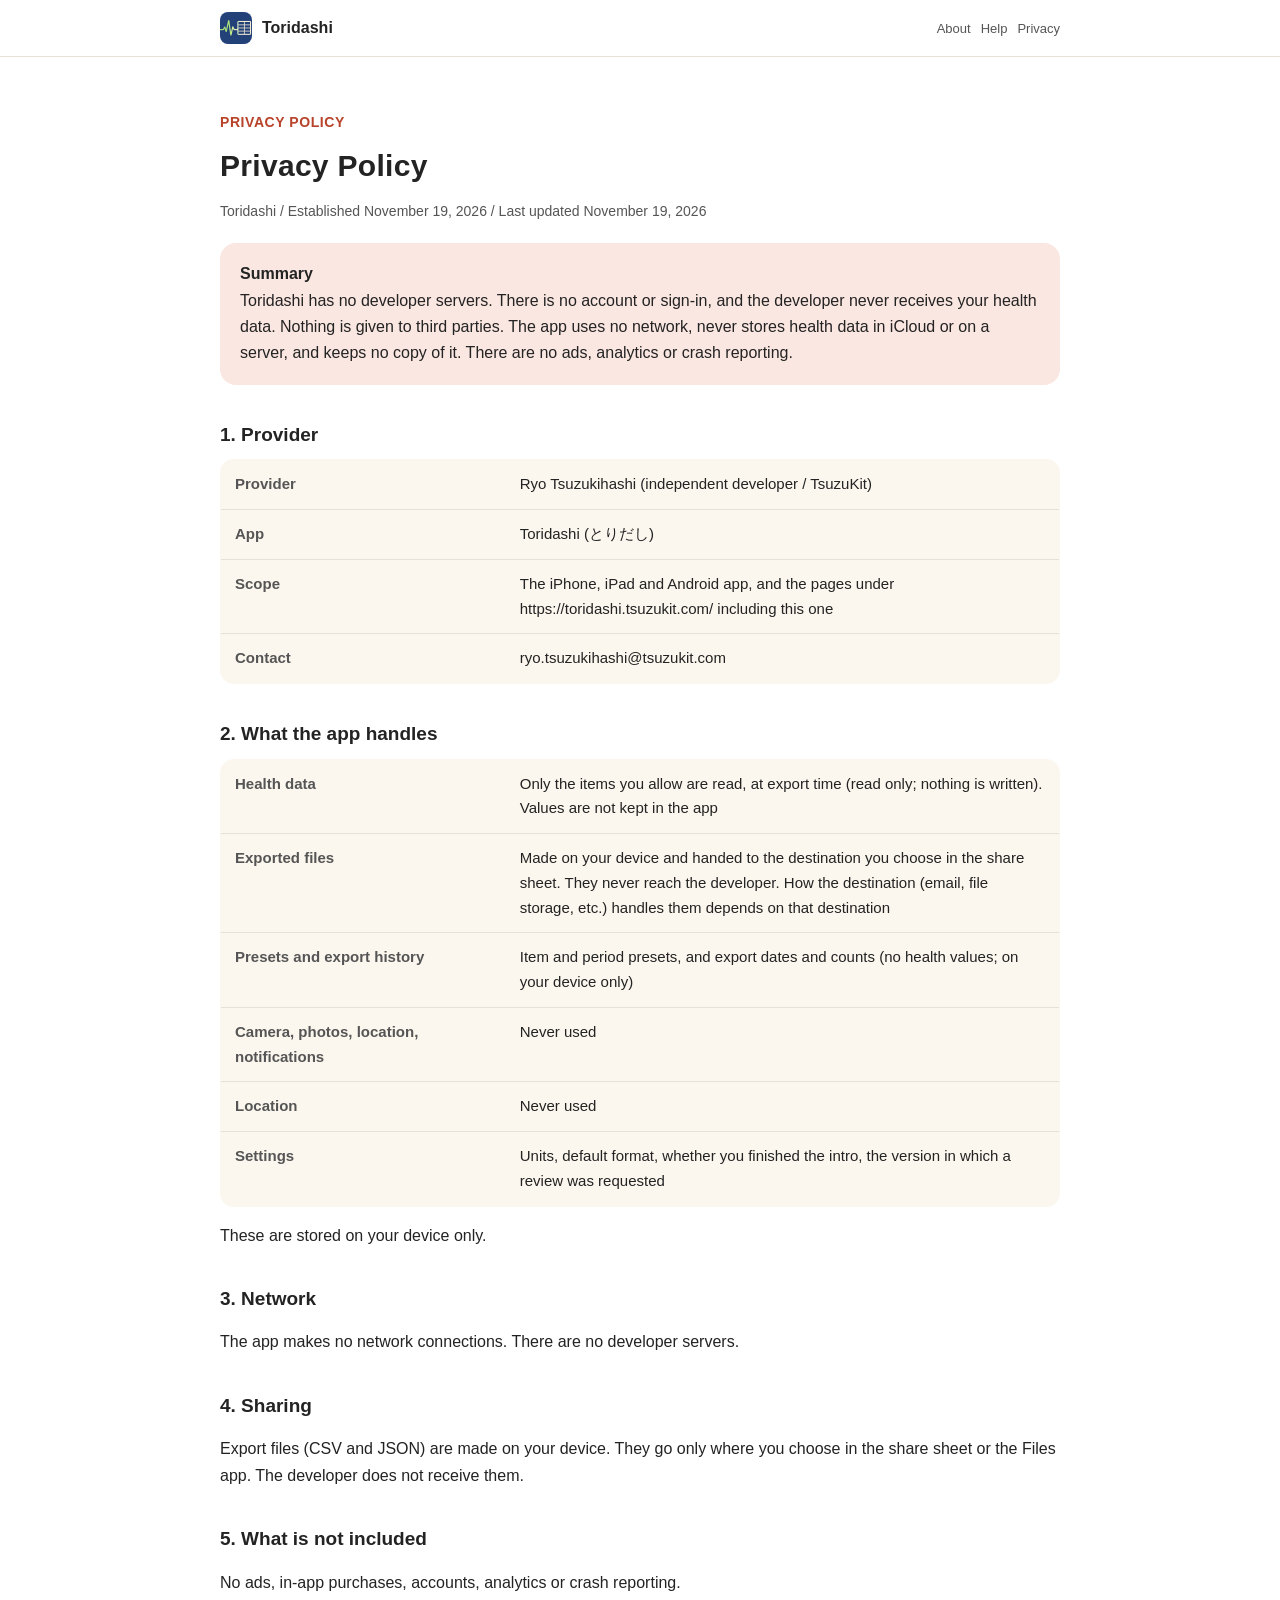
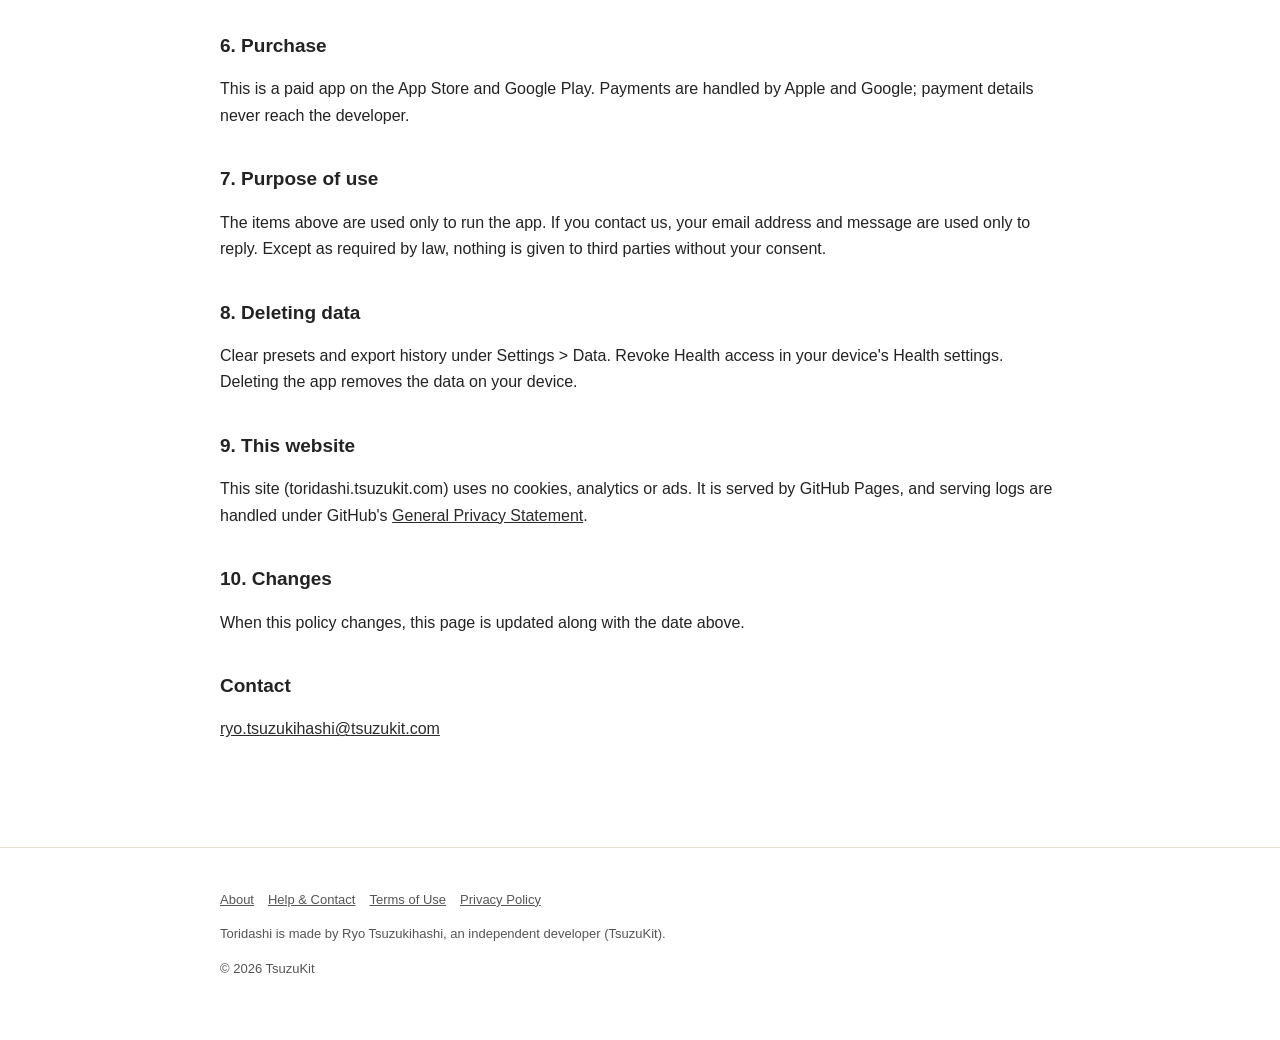
==== privacy.html @ 99c84b21 "Toridashi のサイトを出す" ====
<!DOCTYPE html>
<html lang="ja" data-title-ja="プライバシーポリシー - とりだし" data-title-en="Privacy Policy - Toridashi">
<head>
<meta charset="UTF-8">
<meta name="viewport" content="width=device-width, initial-scale=1">
<script>(function(){var l=navigator.languages&&navigator.languages.length?navigator.languages:[navigator.language||"ja"],p="en";for(var i=0;i<l.length;i++){var c=String(l[i]).toLowerCase();if(c.indexOf("ja")===0){p="ja";break}if(c.indexOf("en")===0){p="en";break}}var d=document.documentElement;d.lang=p;var t=d.getAttribute("data-title-"+p);if(t){document.title=t}})();</script>
<title>プライバシーポリシー - とりだし</title>
<meta name="description" content="とりだしのプライバシーポリシー。開発者は個人情報を集めません。健康のデータはどこにも送らず、写しも持ちません。 / Privacy Policy for Toridashi. The developer collects no personal information. Health data is never sent anywhere or copied.">
<meta property="og:title" content="プライバシーポリシー - とりだし">
<meta property="og:description" content="とりだしのプライバシーポリシー。開発者は個人情報を集めません。健康のデータはどこにも送らず、写しも持ちません。">
<meta property="og:type" content="website">
<meta property="og:url" content="https://toridashi.tsuzukit.com/privacy.html">
<meta property="og:image" content="https://toridashi.tsuzukit.com/assets/og.jpg">
<link rel="icon" href="assets/icon.png">
<link rel="apple-touch-icon" href="assets/icon.png">
<link rel="stylesheet" href="style.css">
</head>
<body>
<div data-l="ja" lang="ja">
<header class="site"><div class="wrap">
<a class="brand" href="./"><img src="assets/icon.png" alt="" width="32" height="32">とりだし</a>
<nav class="site"><a href="./">紹介</a><a href="support.html">使い方</a><a href="privacy.html">プライバシー</a></nav>
</div></header>
<main class="wrap">
<article class="doc">
<p class="eyebrow">PRIVACY POLICY</p>
<h1>プライバシーポリシー</h1>
<p class="meta">とりだし／制定日 2026年11月19日／改定日 2026年11月19日</p>
<div class="summary"><strong>このポリシーの要旨</strong><br>とりだしは、開発者のサーバーを持たないアプリです。アカウント登録やログインはなく、開発者があなたの健康のデータを受け取ることはありません。第三者に渡すこともありません。通信はしません。アプリは健康のデータを iCloud やサーバーに置かず、写しも持ちません。広告、分析ツール、クラッシュを報告する仕組みは入れていません。</div>
<h2>1. 提供者</h2>
<table>
<tr><th>提供者</th><td>續橋涼（個人開発者 / TsuzuKit）</td></tr>
<tr><th>アプリ名</th><td>とりだし（英語名 Toridashi）</td></tr>
<tr><th>対象</th><td>iPhone・iPad・Android 向けアプリと、このページを含む https://toridashi.tsuzukit.com/ 配下のページ</td></tr>
<tr><th>連絡先</th><td>ryo.tsuzukihashi@tsuzukit.com</td></tr>
</table>
<h2>2. アプリが扱うもの</h2>
<table>
<tr><th>ヘルスケアのデータ</th><td>あなたが許可した項目だけを、書き出すときに読みます（読むだけで、書きこみません）。数値をアプリにためることはしません</td></tr>
<tr><th>書き出したファイル</th><td>端末の中で作り、共有の画面であなたが選んだ送り先へ渡します。開発者には届きません。送り先（メール・ファイルの置き場など）での扱いは、その送り先の決まりによります</td></tr>
<tr><th>組み合わせと書き出しの記録</th><td>項目と期間の組み合わせ・書き出した日時と件数（健康の数値は含みません。端末の中だけ）</td></tr>
<tr><th>カメラ・写真・位置・通知</th><td>使いません</td></tr>
<tr><th>位置</th><td>使いません</td></tr>
<tr><th>アプリの設定</th><td>単位・既定の形・案内を終えたかどうか・レビューのお願いを出した版</td></tr>
</table>
<p>これらは端末の中だけに保存します。</p>
<h2>3. 通信</h2>
<p>通信はしません。開発者のサーバーはありません。</p>
<h2>4. 書き出し</h2>
<p>書き出すファイル（CSV・JSON）は端末の中で作ります。送り先は、あなたが共有の画面やファイル App で選んだ場所です。開発者には届きません。</p>
<h2>5. 入れていないもの</h2>
<p>広告・アプリ内課金・アカウント登録・分析ツール・クラッシュの報告は入れていません。</p>
<h2>6. 購入</h2>
<p>本アプリは App Store と Google Play の有料アプリです。お支払いは Apple・Google が処理し、支払いの情報は開発者には届きません。</p>
<h2>7. 情報を使う目的</h2>
<p>上のものは、アプリを動かすためだけに使います。お問い合わせをいただいたときは、メールアドレスと内容をお返事のためだけに使います。法令にもとづく場合を除き、本人の同意なく第三者に渡すことはありません。</p>
<h2>8. 消したいとき</h2>
<p>組み合わせと書き出しの記録は、設定の「データ」から消せます。ヘルスケアの読みとりの許可は、端末の設定の「ヘルスケア」から取り消せます。アプリを消すと、端末の中のデータは消えます。</p>
<h2>9. このウェブサイトについて</h2>
<p>このサイト（toridashi.tsuzukit.com）は、Cookie も、アクセスを計測する仕組みも、広告も使っていません。サイトは GitHub Pages で配信しており、配信の記録は GitHub の <a href="https://docs.github.com/ja/site-policy/privacy-policies/github-general-privacy-statement">プライバシーについての声明</a> に沿って扱われます。</p>
<h2>10. 改定</h2>
<p>このポリシーを変えるときは、このページを書きかえ、上の改定日を新しくします。</p>
<h2>お問い合わせ</h2>
<p><a href="mailto:ryo.tsuzukihashi@tsuzukit.com">ryo.tsuzukihashi@tsuzukit.com</a></p>
</article>
</main>
<footer class="site"><div class="wrap">
<p><a href="./">紹介</a><a href="support.html">使い方とお問い合わせ</a><a href="terms.html">利用規約</a><a href="privacy.html">プライバシーポリシー</a></p>
<p>とりだしは、個人開発者の續橋涼（TsuzuKit）が作っているアプリです。</p>
<p>© 2026 TsuzuKit</p>
</div></footer>
</div>
<div data-l="en" lang="en">
<header class="site"><div class="wrap">
<a class="brand" href="./"><img src="assets/icon.png" alt="" width="32" height="32">Toridashi</a>
<nav class="site"><a href="./">About</a><a href="support.html">Help</a><a href="privacy.html">Privacy</a></nav>
</div></header>
<main class="wrap">
<article class="doc">
<p class="eyebrow">PRIVACY POLICY</p>
<h1>Privacy Policy</h1>
<p class="meta">Toridashi / Established November 19, 2026 / Last updated November 19, 2026</p>
<div class="summary"><strong>Summary</strong><br>Toridashi has no developer servers. There is no account or sign-in, and the developer never receives your health data. Nothing is given to third parties. The app uses no network, never stores health data in iCloud or on a server, and keeps no copy of it. There are no ads, analytics or crash reporting.</div>
<h2>1. Provider</h2>
<table>
<tr><th>Provider</th><td>Ryo Tsuzukihashi (independent developer / TsuzuKit)</td></tr>
<tr><th>App</th><td>Toridashi (とりだし)</td></tr>
<tr><th>Scope</th><td>The iPhone, iPad and Android app, and the pages under https://toridashi.tsuzukit.com/ including this one</td></tr>
<tr><th>Contact</th><td>ryo.tsuzukihashi@tsuzukit.com</td></tr>
</table>
<h2>2. What the app handles</h2>
<table>
<tr><th>Health data</th><td>Only the items you allow are read, at export time (read only; nothing is written). Values are not kept in the app</td></tr>
<tr><th>Exported files</th><td>Made on your device and handed to the destination you choose in the share sheet. They never reach the developer. How the destination (email, file storage, etc.) handles them depends on that destination</td></tr>
<tr><th>Presets and export history</th><td>Item and period presets, and export dates and counts (no health values; on your device only)</td></tr>
<tr><th>Camera, photos, location, notifications</th><td>Never used</td></tr>
<tr><th>Location</th><td>Never used</td></tr>
<tr><th>Settings</th><td>Units, default format, whether you finished the intro, the version in which a review was requested</td></tr>
</table>
<p>These are stored on your device only.</p>
<h2>3. Network</h2>
<p>The app makes no network connections. There are no developer servers.</p>
<h2>4. Sharing</h2>
<p>Export files (CSV and JSON) are made on your device. They go only where you choose in the share sheet or the Files app. The developer does not receive them.</p>
<h2>5. What is not included</h2>
<p>No ads, in-app purchases, accounts, analytics or crash reporting.</p>
<h2>6. Purchase</h2>
<p>This is a paid app on the App Store and Google Play. Payments are handled by Apple and Google; payment details never reach the developer.</p>
<h2>7. Purpose of use</h2>
<p>The items above are used only to run the app. If you contact us, your email address and message are used only to reply. Except as required by law, nothing is given to third parties without your consent.</p>
<h2>8. Deleting data</h2>
<p>Clear presets and export history under Settings > Data. Revoke Health access in your device's Health settings. Deleting the app removes the data on your device.</p>
<h2>9. This website</h2>
<p>This site (toridashi.tsuzukit.com) uses no cookies, analytics or ads. It is served by GitHub Pages, and serving logs are handled under GitHub's <a href="https://docs.github.com/en/site-policy/privacy-policies/github-general-privacy-statement">General Privacy Statement</a>.</p>
<h2>10. Changes</h2>
<p>When this policy changes, this page is updated along with the date above.</p>
<h2>Contact</h2>
<p><a href="mailto:ryo.tsuzukihashi@tsuzukit.com">ryo.tsuzukihashi@tsuzukit.com</a></p>
</article>
</main>
<footer class="site"><div class="wrap">
<p><a href="./">About</a><a href="support.html">Help & Contact</a><a href="terms.html">Terms of Use</a><a href="privacy.html">Privacy Policy</a></p>
<p>Toridashi is made by Ryo Tsuzukihashi, an independent developer (TsuzuKit).</p>
<p>© 2026 TsuzuKit</p>
</div></footer>
</div>
</body>
</html>
---- style.css ----
/* とりだし — 白い地・墨の文字・朱の差し色（白の上で 4.5:1 以上） */
:root {
  --paper: #ffffff; --card: #fbf7ee; --ink: #232323; --sub: #555555; --line: #e6e1d6;
  --vermilion: #b8432a; --vermilion-soft: #fbe7e1; --navy: #2b2b2b; --correct: #3f7a33;
}
@media (prefers-color-scheme: dark) {
  :root { --paper: #121418; --card: #1b1e24; --ink: #eef0f4; --sub: #b4b9c4; --line: #2a2f38;
    --vermilion: #ffd45c; --vermilion-soft: #2a2618; --navy: #ffd45c; --correct: #9fd08c; }
}
* { box-sizing: border-box; }
html { -webkit-text-size-adjust: 100%; }
body { margin: 0; background: var(--paper); color: var(--ink); line-height: 1.8;
  font-family: -apple-system, BlinkMacSystemFont, "Hiragino Sans", "Hiragino Kaku Gothic ProN", "Noto Sans JP", sans-serif; }
a { color: var(--navy); }
.wrap { max-width: 880px; margin: 0 auto; padding: 0 20px; }
header.site { border-bottom: 1px solid var(--line); background: var(--paper); position: sticky; top: 0; z-index: 5; }
header.site .wrap { display: flex; align-items: center; gap: 16px; min-height: 56px; }
.brand { display: flex; align-items: center; gap: 10px; font-weight: 800; text-decoration: none; color: var(--ink); margin-right: auto; }
.brand img { width: 32px; height: 32px; border-radius: 8px; }
nav.site a { font-size: 14px; text-decoration: none; color: var(--sub); margin-left: 14px; white-space: nowrap; }
nav.site a:hover { color: var(--ink); }
.hero { padding: 56px 0 40px; display: grid; gap: 32px; align-items: center; }
@media (min-width: 760px) { .hero { grid-template-columns: 1.1fr 0.9fr; } }
.eyebrow { color: var(--vermilion); font-weight: 700; font-size: 14px; letter-spacing: 0.04em; }
h1 { font-size: clamp(30px, 6vw, 46px); line-height: 1.35; margin: 8px 0 16px; letter-spacing: 0.01em; }
h2 { font-size: 24px; margin: 56px 0 16px; line-height: 1.5; }
h3 { font-size: 17px; margin: 0 0 6px; }
.lead { font-size: 17px; color: var(--sub); }
.cta { display: inline-block; margin-top: 20px; background: var(--vermilion); color: #ffffff; font-weight: 700; text-decoration: none;
  padding: 14px 26px; border-radius: 16px; }
.note { font-size: 13px; color: var(--sub); }
.hero img { width: 100%; max-width: 320px; height: auto; justify-self: center; }
.grid { display: grid; gap: 14px; }
@media (min-width: 700px) { .grid.two { grid-template-columns: 1fr 1fr; } .grid.three { grid-template-columns: repeat(3, 1fr); } }
.card { background: var(--card); border: 1px solid var(--line); border-radius: 18px; padding: 20px; }
.card.em { background: var(--vermilion-soft); border-color: transparent; }
.steps { counter-reset: step; }
.steps .card { position: relative; padding-left: 62px; }
.steps .card::before { counter-increment: step; content: counter(step); position: absolute; left: 18px; top: 18px; width: 32px; height: 32px;
  border-radius: 50%; border: 2.5px solid var(--vermilion); color: var(--vermilion); font-weight: 800; display: grid; place-items: center; }
table { width: 100%; border-collapse: collapse; background: var(--card); border: 1px solid var(--line); border-radius: 14px; overflow: hidden; }
th, td { text-align: left; padding: 12px 14px; border-bottom: 1px solid var(--line); vertical-align: top; font-size: 15px; }
th { width: 34%; color: var(--sub); font-weight: 600; }
tr:last-child th, tr:last-child td { border-bottom: none; }
.doc { padding: 40px 0 24px; }
.doc h1 { font-size: 30px; }
.doc h2 { font-size: 19px; margin: 36px 0 10px; }
.doc .meta { color: var(--sub); font-size: 14px; }
.doc .summary { background: var(--vermilion-soft); border-radius: 16px; padding: 18px 20px; margin: 20px 0; }
details { background: var(--card); border: 1px solid var(--line); border-radius: 14px; padding: 14px 18px; }
details + details { margin-top: 10px; }
summary { font-weight: 700; cursor: pointer; }
footer.site { border-top: 1px solid var(--line); margin-top: 64px; padding: 28px 0 48px; color: var(--sub); font-size: 13px; }
footer.site a { color: var(--sub); margin-right: 14px; }
.qid { font-family: ui-monospace, SFMono-Regular, Menlo, monospace; background: var(--card); border: 1px solid var(--line);
  border-radius: 8px; padding: 2px 8px; }
/* 端末の言語に合うほうだけ見せる（build.py が両方を1ページに入れる） */
html[lang="ja"] [data-l="en"], html[lang="en"] [data-l="ja"] { display: none; }
[lang="en"] { line-height: 1.65; }
[lang="en"] h1 { line-height: 1.2; }
[lang="en"] nav.site a { font-size: 13px; margin-left: 10px; }
@media (max-width: 480px) { nav.site a { font-size: 12px; margin-left: 8px; } header.site .wrap { gap: 4px; } .brand { gap: 7px; font-size: 15px; } }
.brand { white-space: nowrap; flex-shrink: 0; }
/* 幅の狭い画面では、上の帯の「紹介」を出さない（左のアプリ名が同じ行き先） */
@media (max-width: 480px) { nav.site a:first-child { display: none; } }
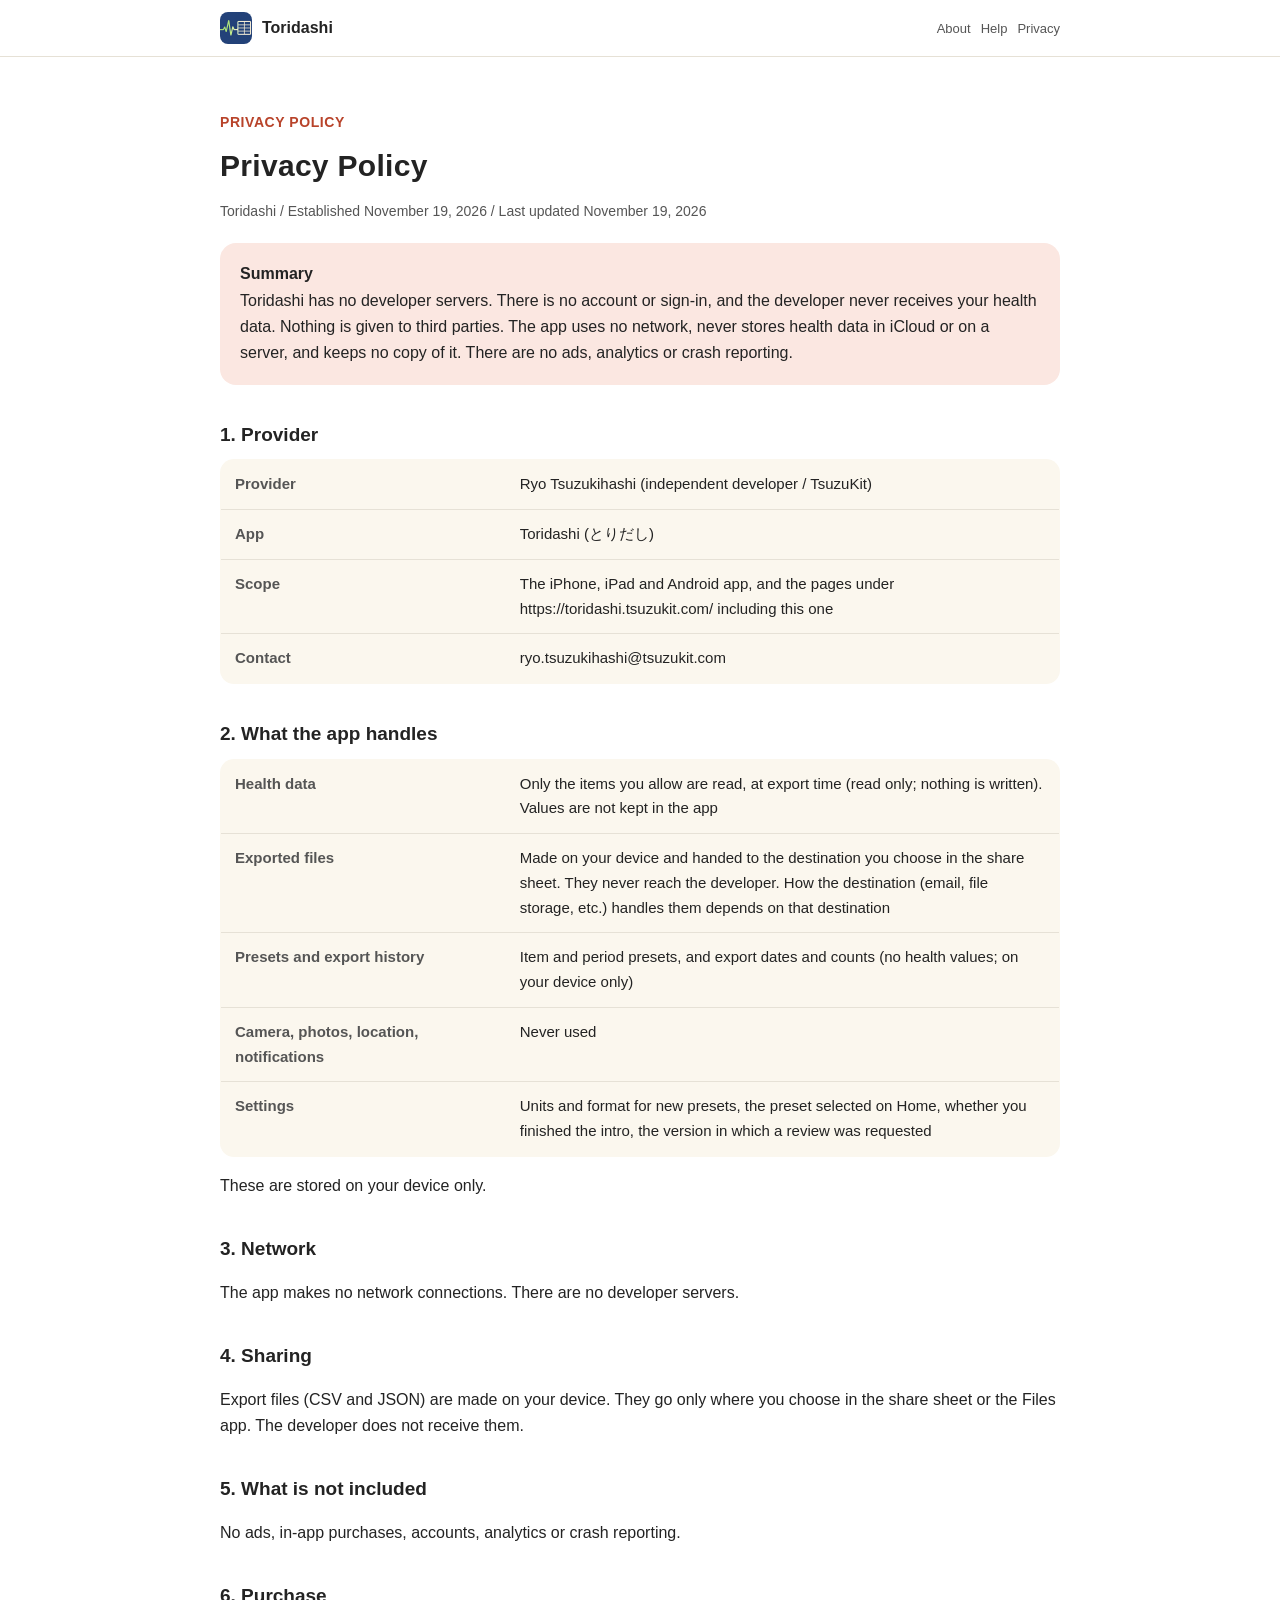
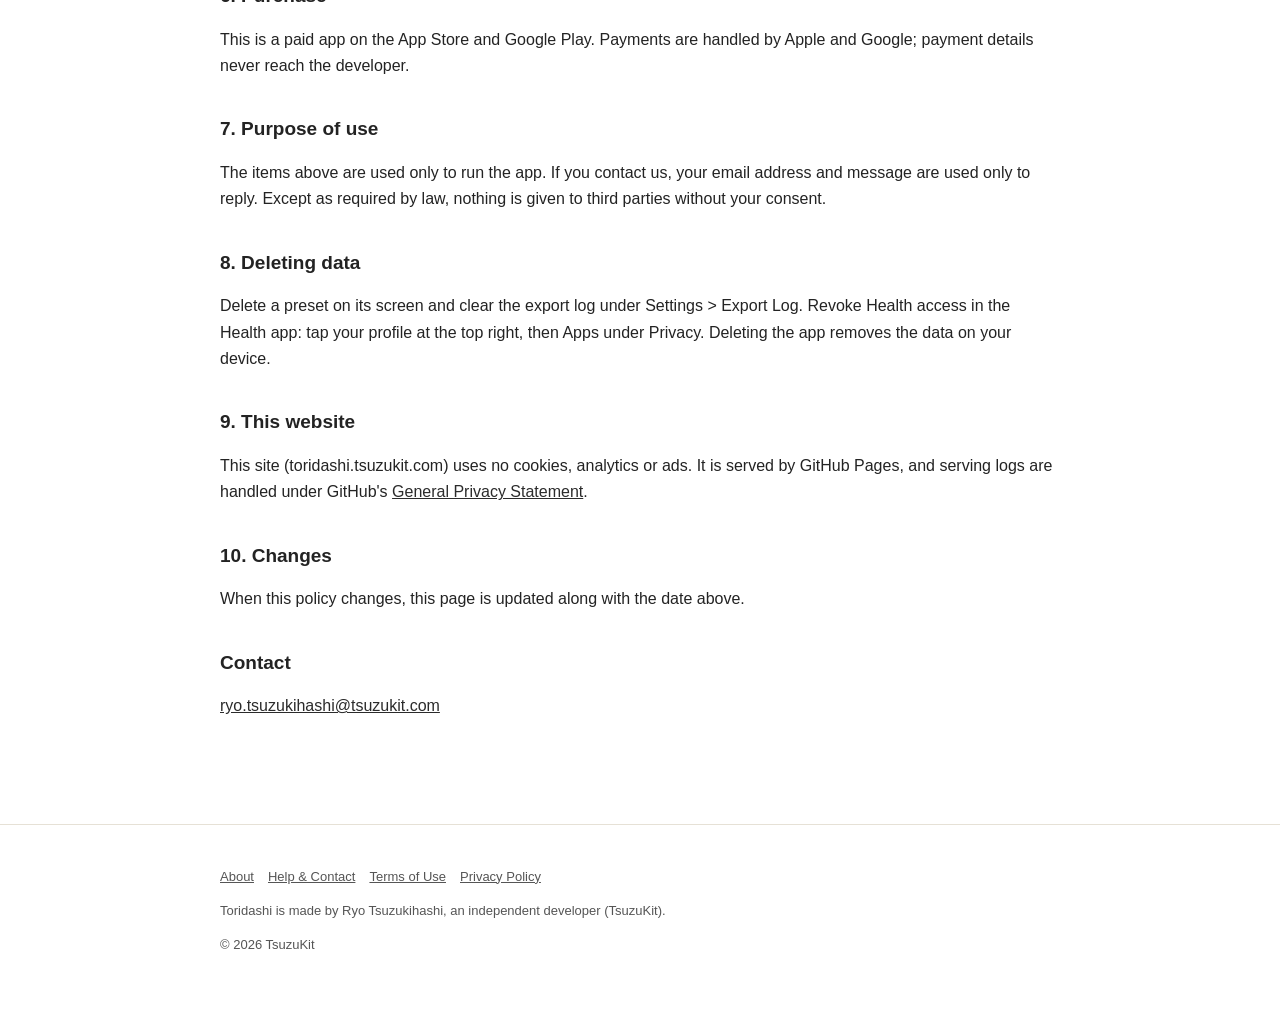
==== commit ca099417: "プライバシーと使い方を本体に合わせる（表の形・許可の道・位置の行）" ====
--- a/privacy.html
+++ b/privacy.html
@@ -40,8 +40,7 @@
 <tr><th>書き出したファイル</th><td>端末の中で作り、共有の画面であなたが選んだ送り先へ渡します。開発者には届きません。送り先（メール・ファイルの置き場など）での扱いは、その送り先の決まりによります</td></tr>
 <tr><th>組み合わせと書き出しの記録</th><td>項目と期間の組み合わせ・書き出した日時と件数（健康の数値は含みません。端末の中だけ）</td></tr>
 <tr><th>カメラ・写真・位置・通知</th><td>使いません</td></tr>
-<tr><th>位置</th><td>使いません</td></tr>
-<tr><th>アプリの設定</th><td>単位・既定の形・案内を終えたかどうか・レビューのお願いを出した版</td></tr>
+<tr><th>アプリの設定</th><td>新しい組み合わせの単位と形・ホームで選んでいる組み合わせ・案内を終えたかどうか・レビューのお願いを出した版</td></tr>
 </table>
 <p>これらは端末の中だけに保存します。</p>
 <h2>3. 通信</h2>
@@ -55,7 +54,7 @@
 <h2>7. 情報を使う目的</h2>
 <p>上のものは、アプリを動かすためだけに使います。お問い合わせをいただいたときは、メールアドレスと内容をお返事のためだけに使います。法令にもとづく場合を除き、本人の同意なく第三者に渡すことはありません。</p>
 <h2>8. 消したいとき</h2>
-<p>組み合わせと書き出しの記録は、設定の「データ」から消せます。ヘルスケアの読みとりの許可は、端末の設定の「ヘルスケア」から取り消せます。アプリを消すと、端末の中のデータは消えます。</p>
+<p>組み合わせは組み合わせの画面から、書き出しの記録は設定の「書き出しの記録」から消せます。ヘルスケアの読みとりの許可は、ヘルスケア App の右上のプロフィール › プライバシーの［App］から取り消せます。アプリを消すと、端末の中のデータは消えます。</p>
 <h2>9. このウェブサイトについて</h2>
 <p>このサイト（toridashi.tsuzukit.com）は、Cookie も、アクセスを計測する仕組みも、広告も使っていません。サイトは GitHub Pages で配信しており、配信の記録は GitHub の <a href="https://docs.github.com/ja/site-policy/privacy-policies/github-general-privacy-statement">プライバシーについての声明</a> に沿って扱われます。</p>
 <h2>10. 改定</h2>
@@ -94,8 +93,7 @@
 <tr><th>Exported files</th><td>Made on your device and handed to the destination you choose in the share sheet. They never reach the developer. How the destination (email, file storage, etc.) handles them depends on that destination</td></tr>
 <tr><th>Presets and export history</th><td>Item and period presets, and export dates and counts (no health values; on your device only)</td></tr>
 <tr><th>Camera, photos, location, notifications</th><td>Never used</td></tr>
-<tr><th>Location</th><td>Never used</td></tr>
-<tr><th>Settings</th><td>Units, default format, whether you finished the intro, the version in which a review was requested</td></tr>
+<tr><th>Settings</th><td>Units and format for new presets, the preset selected on Home, whether you finished the intro, the version in which a review was requested</td></tr>
 </table>
 <p>These are stored on your device only.</p>
 <h2>3. Network</h2>
@@ -109,7 +107,7 @@
 <h2>7. Purpose of use</h2>
 <p>The items above are used only to run the app. If you contact us, your email address and message are used only to reply. Except as required by law, nothing is given to third parties without your consent.</p>
 <h2>8. Deleting data</h2>
-<p>Clear presets and export history under Settings > Data. Revoke Health access in your device's Health settings. Deleting the app removes the data on your device.</p>
+<p>Delete a preset on its screen and clear the export log under Settings > Export Log. Revoke Health access in the Health app: tap your profile at the top right, then Apps under Privacy. Deleting the app removes the data on your device.</p>
 <h2>9. This website</h2>
 <p>This site (toridashi.tsuzukit.com) uses no cookies, analytics or ads. It is served by GitHub Pages, and serving logs are handled under GitHub's <a href="https://docs.github.com/en/site-policy/privacy-policies/github-general-privacy-statement">General Privacy Statement</a>.</p>
 <h2>10. Changes</h2>
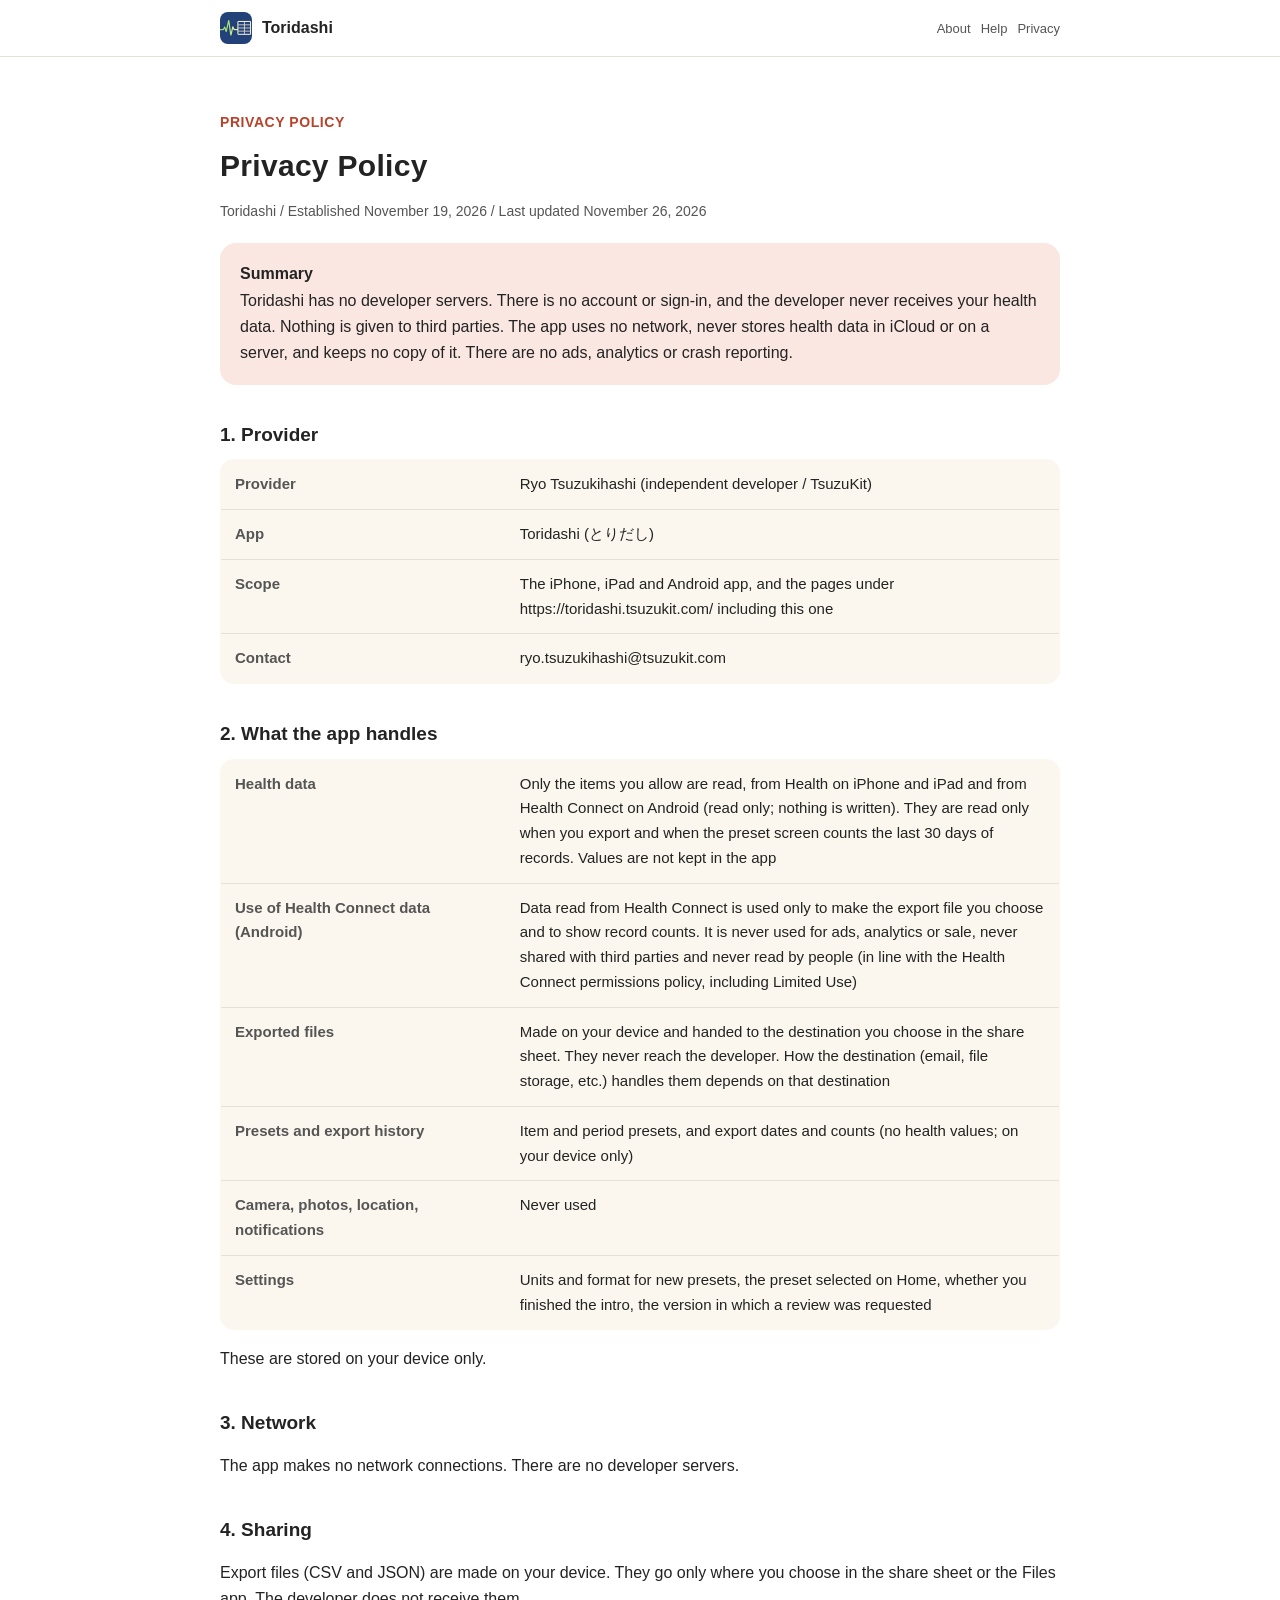
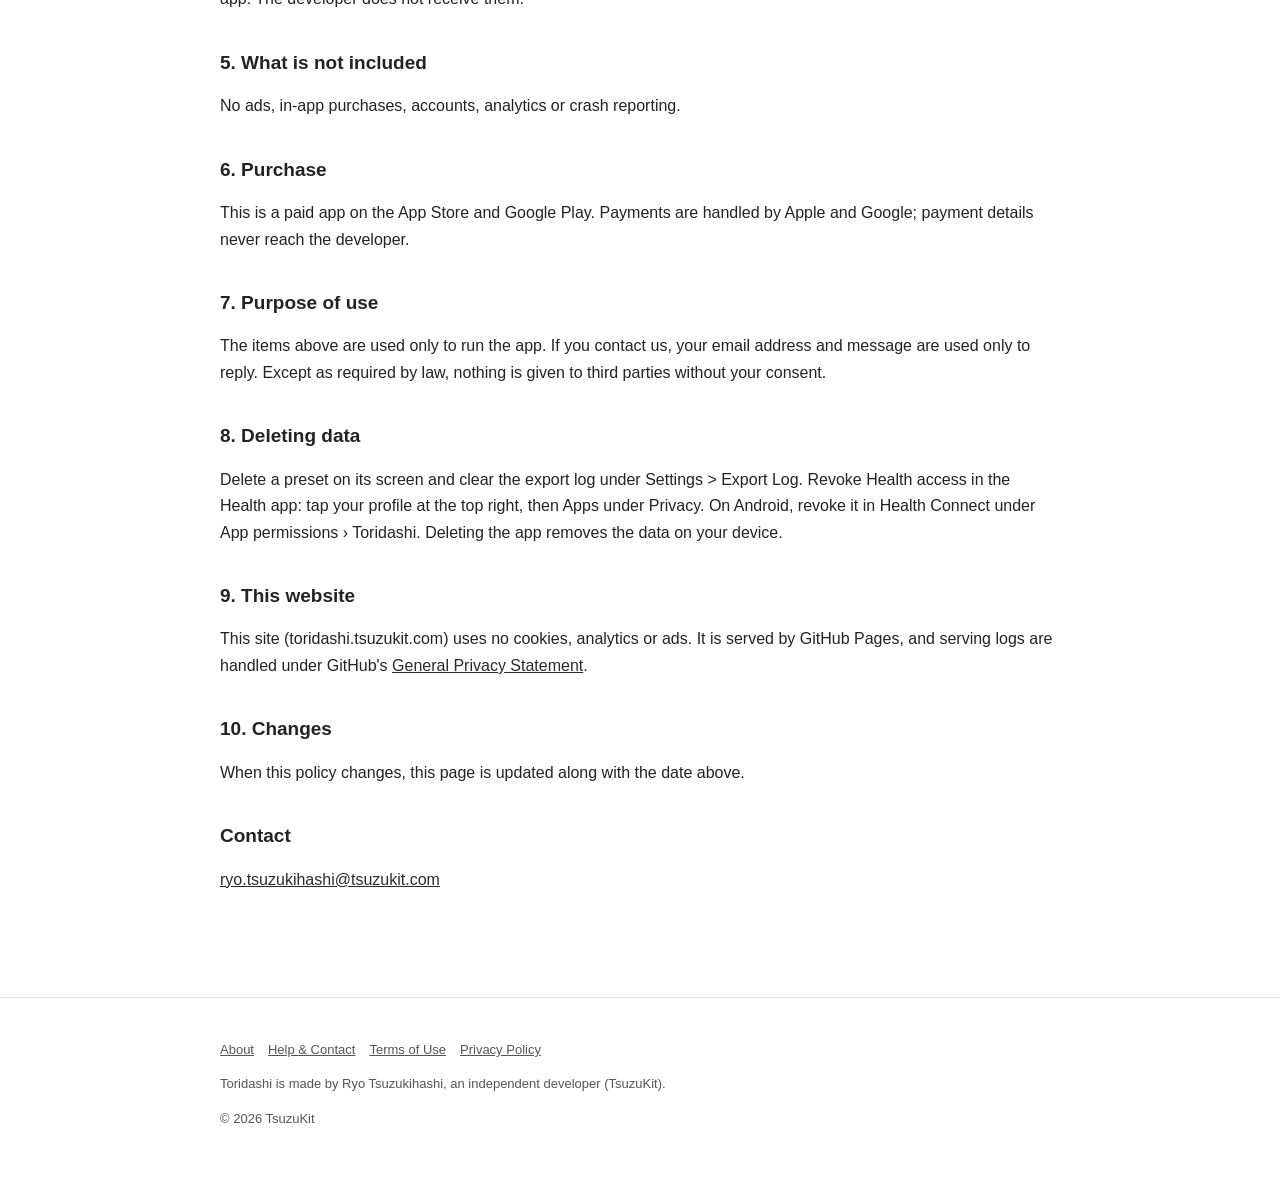
==== commit a2f7c39b: "プライバシーに Android のヘルスコネクトの扱い（使い道の制限・取り消し方）を足した" ====
--- a/privacy.html
+++ b/privacy.html
@@ -25,7 +25,7 @@
 <article class="doc">
 <p class="eyebrow">PRIVACY POLICY</p>
 <h1>プライバシーポリシー</h1>
-<p class="meta">とりだし／制定日 2026年11月19日／改定日 2026年11月19日</p>
+<p class="meta">とりだし／制定日 2026年11月19日／改定日 2026年11月26日</p>
 <div class="summary"><strong>このポリシーの要旨</strong><br>とりだしは、開発者のサーバーを持たないアプリです。アカウント登録やログインはなく、開発者があなたの健康のデータを受け取ることはありません。第三者に渡すこともありません。通信はしません。アプリは健康のデータを iCloud やサーバーに置かず、写しも持ちません。広告、分析ツール、クラッシュを報告する仕組みは入れていません。</div>
 <h2>1. 提供者</h2>
 <table>
@@ -36,7 +36,8 @@
 </table>
 <h2>2. アプリが扱うもの</h2>
 <table>
-<tr><th>ヘルスケアのデータ</th><td>あなたが許可した項目だけを、書き出すときに読みます（読むだけで、書きこみません）。数値をアプリにためることはしません</td></tr>
+<tr><th>健康のデータ</th><td>iPhone・iPad はヘルスケア、Android はヘルスコネクトから、あなたが許可した項目だけを読みます（読むだけで、書きこみません）。読むのは、書き出すときと、組み合わせの画面で直近 30 日の記録の数を数えるときだけです。数値をアプリにためることはしません</td></tr>
+<tr><th>ヘルスコネクトのデータの使い道（Android）</th><td>ヘルスコネクトから読んだデータは、あなたが選んだ書き出しのファイルを作ることと、記録の数を見せることにだけ使います。広告・分析・販売には使わず、第三者に渡さず、人が読むこともありません（Health Connect の権限の方針〈Limited Use〉に沿います）</td></tr>
 <tr><th>書き出したファイル</th><td>端末の中で作り、共有の画面であなたが選んだ送り先へ渡します。開発者には届きません。送り先（メール・ファイルの置き場など）での扱いは、その送り先の決まりによります</td></tr>
 <tr><th>組み合わせと書き出しの記録</th><td>項目と期間の組み合わせ・書き出した日時と件数（健康の数値は含みません。端末の中だけ）</td></tr>
 <tr><th>カメラ・写真・位置・通知</th><td>使いません</td></tr>
@@ -54,7 +55,7 @@
 <h2>7. 情報を使う目的</h2>
 <p>上のものは、アプリを動かすためだけに使います。お問い合わせをいただいたときは、メールアドレスと内容をお返事のためだけに使います。法令にもとづく場合を除き、本人の同意なく第三者に渡すことはありません。</p>
 <h2>8. 消したいとき</h2>
-<p>組み合わせは組み合わせの画面から、書き出しの記録は設定の「書き出しの記録」から消せます。ヘルスケアの読みとりの許可は、ヘルスケア App の右上のプロフィール › プライバシーの［App］から取り消せます。アプリを消すと、端末の中のデータは消えます。</p>
+<p>組み合わせは組み合わせの画面から、書き出しの記録は設定の「書き出しの記録」から消せます。ヘルスケアの読みとりの許可は、ヘルスケア App の右上のプロフィール › プライバシーの［App］から取り消せます。Android は、ヘルスコネクトの［アプリの権限］›［とりだし］から取り消せます。アプリを消すと、端末の中のデータは消えます。</p>
 <h2>9. このウェブサイトについて</h2>
 <p>このサイト（toridashi.tsuzukit.com）は、Cookie も、アクセスを計測する仕組みも、広告も使っていません。サイトは GitHub Pages で配信しており、配信の記録は GitHub の <a href="https://docs.github.com/ja/site-policy/privacy-policies/github-general-privacy-statement">プライバシーについての声明</a> に沿って扱われます。</p>
 <h2>10. 改定</h2>
@@ -78,7 +79,7 @@
 <article class="doc">
 <p class="eyebrow">PRIVACY POLICY</p>
 <h1>Privacy Policy</h1>
-<p class="meta">Toridashi / Established November 19, 2026 / Last updated November 19, 2026</p>
+<p class="meta">Toridashi / Established November 19, 2026 / Last updated November 26, 2026</p>
 <div class="summary"><strong>Summary</strong><br>Toridashi has no developer servers. There is no account or sign-in, and the developer never receives your health data. Nothing is given to third parties. The app uses no network, never stores health data in iCloud or on a server, and keeps no copy of it. There are no ads, analytics or crash reporting.</div>
 <h2>1. Provider</h2>
 <table>
@@ -89,7 +90,8 @@
 </table>
 <h2>2. What the app handles</h2>
 <table>
-<tr><th>Health data</th><td>Only the items you allow are read, at export time (read only; nothing is written). Values are not kept in the app</td></tr>
+<tr><th>Health data</th><td>Only the items you allow are read, from Health on iPhone and iPad and from Health Connect on Android (read only; nothing is written). They are read only when you export and when the preset screen counts the last 30 days of records. Values are not kept in the app</td></tr>
+<tr><th>Use of Health Connect data (Android)</th><td>Data read from Health Connect is used only to make the export file you choose and to show record counts. It is never used for ads, analytics or sale, never shared with third parties and never read by people (in line with the Health Connect permissions policy, including Limited Use)</td></tr>
 <tr><th>Exported files</th><td>Made on your device and handed to the destination you choose in the share sheet. They never reach the developer. How the destination (email, file storage, etc.) handles them depends on that destination</td></tr>
 <tr><th>Presets and export history</th><td>Item and period presets, and export dates and counts (no health values; on your device only)</td></tr>
 <tr><th>Camera, photos, location, notifications</th><td>Never used</td></tr>
@@ -107,7 +109,7 @@
 <h2>7. Purpose of use</h2>
 <p>The items above are used only to run the app. If you contact us, your email address and message are used only to reply. Except as required by law, nothing is given to third parties without your consent.</p>
 <h2>8. Deleting data</h2>
-<p>Delete a preset on its screen and clear the export log under Settings > Export Log. Revoke Health access in the Health app: tap your profile at the top right, then Apps under Privacy. Deleting the app removes the data on your device.</p>
+<p>Delete a preset on its screen and clear the export log under Settings > Export Log. Revoke Health access in the Health app: tap your profile at the top right, then Apps under Privacy. On Android, revoke it in Health Connect under App permissions › Toridashi. Deleting the app removes the data on your device.</p>
 <h2>9. This website</h2>
 <p>This site (toridashi.tsuzukit.com) uses no cookies, analytics or ads. It is served by GitHub Pages, and serving logs are handled under GitHub's <a href="https://docs.github.com/en/site-policy/privacy-policies/github-general-privacy-statement">General Privacy Statement</a>.</p>
 <h2>10. Changes</h2>
